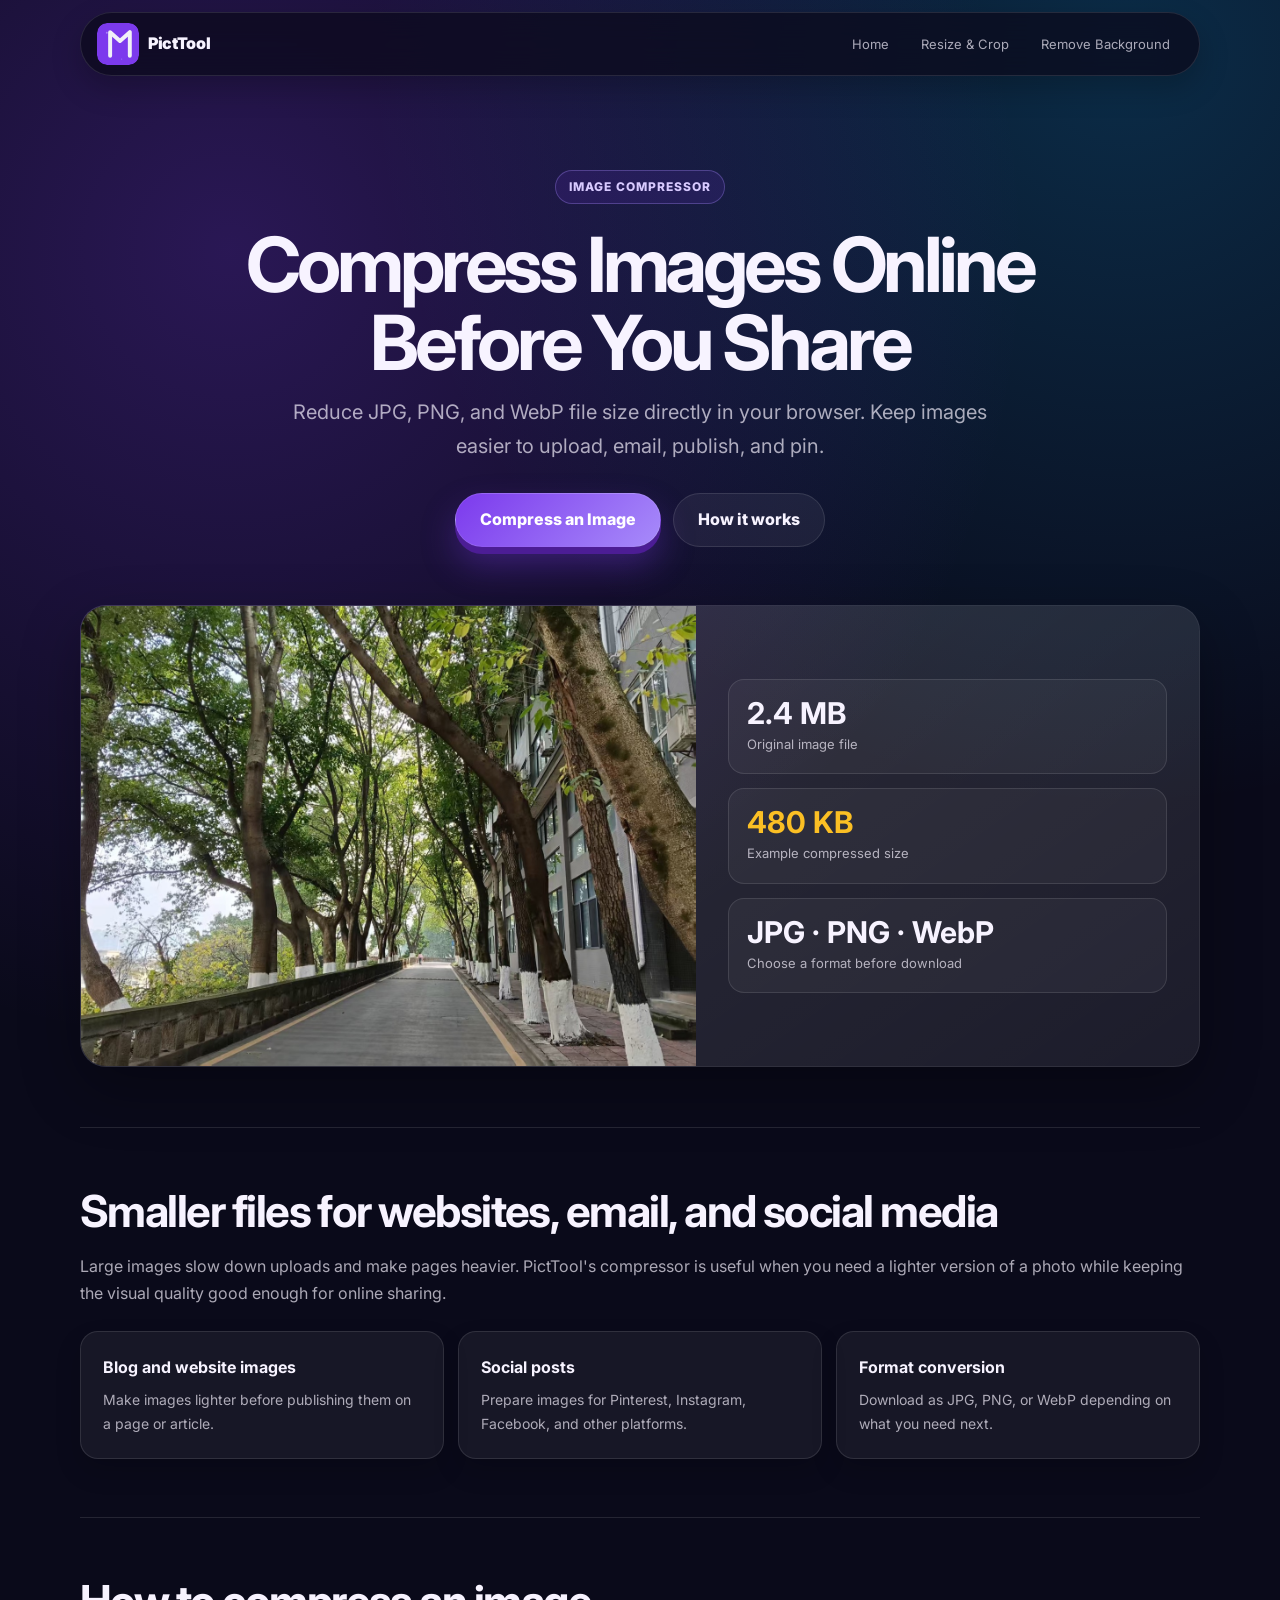
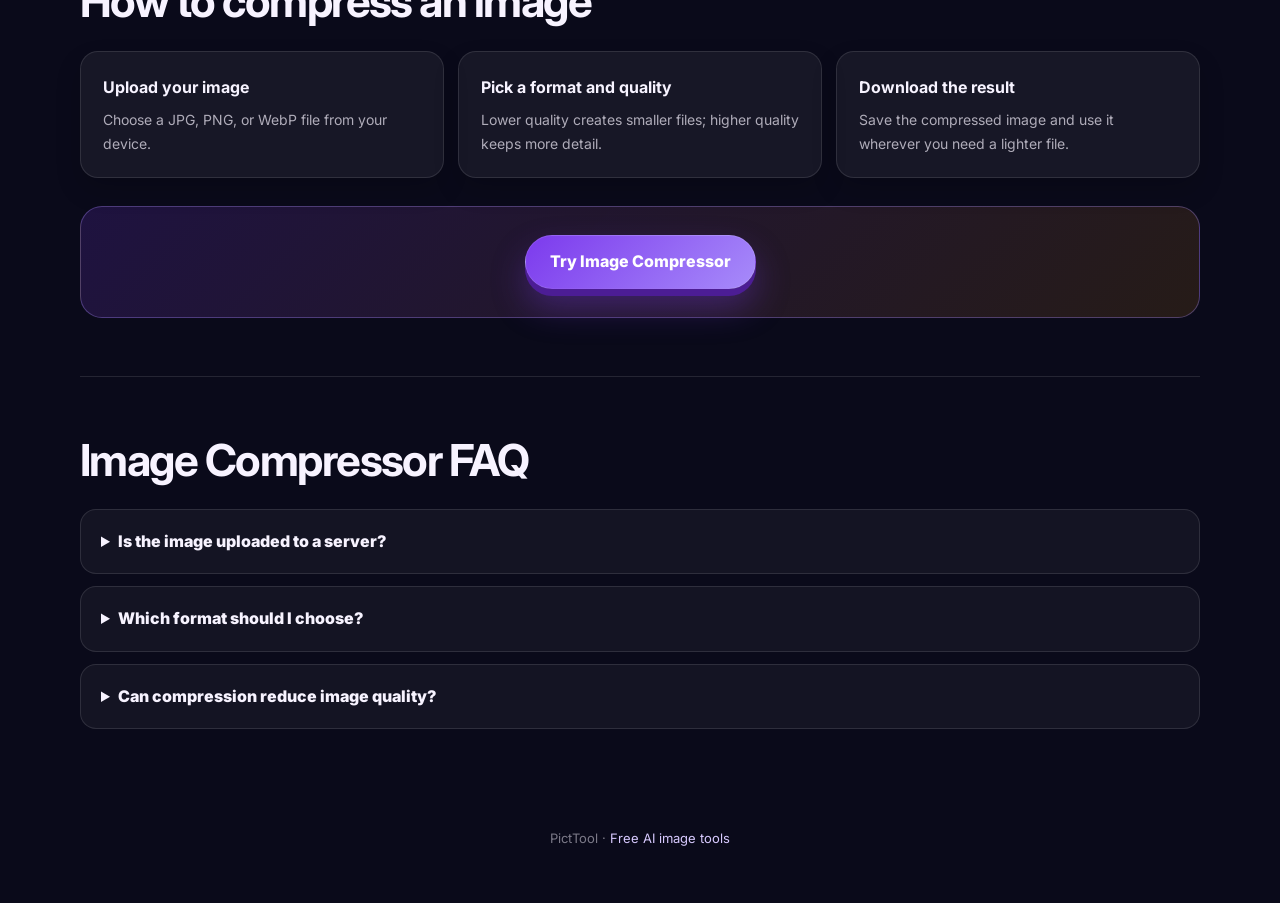
==== image-compressor/index.html @ 91632e6f "Add image compressor SEO page" ====
<!doctype html>
<html lang="en">
<head>
  <script async src="https://www.googletagmanager.com/gtag/js?id=G-9TJQL1RWTP"></script>
  <script>window.dataLayer=window.dataLayer||[];function gtag(){dataLayer.push(arguments)}gtag('js',new Date());gtag('config','G-9TJQL1RWTP');</script>
  <meta charset="utf-8" />
  <meta name="viewport" content="width=device-width,initial-scale=1" />
  <title>Image Compressor Online Free | Compress JPG, PNG, WebP | PictTool</title>
  <meta name="description" content="Compress images online for free with PictTool. Reduce JPG, PNG, and WebP file size or convert image formats directly in your browser." />
  <link rel="canonical" href="https://www.picttool.com/image-compressor/" />
  <meta property="og:type" content="website" />
  <meta property="og:url" content="https://www.picttool.com/image-compressor/" />
  <meta property="og:title" content="Image Compressor Online Free" />
  <meta property="og:description" content="Reduce image file size and convert JPG, PNG, or WebP before you share." />
  <meta property="og:image" content="https://www.picttool.com/assets/homepage-travel-comic-before.jpg" />
  <link rel="icon" type="image/svg+xml" href="../assets/logo.svg" />
  <link rel="preconnect" href="https://fonts.googleapis.com">
  <link rel="preconnect" href="https://fonts.gstatic.com" crossorigin>
  <link href="https://fonts.googleapis.com/css2?family=Inter:wght@400;600;700;800;900&display=swap" rel="stylesheet">
  <style>
:root{--bg:#0a0a1a;--panel:rgba(255,255,255,.055);--text:#f7f3ff;--muted:rgba(247,243,255,.68);--dim:rgba(247,243,255,.48);--accent:#a78bfa;--accent-2:#f59e0b;--line:rgba(255,255,255,.11);--shadow:0 22px 60px rgba(0,0,0,.32)}
*{box-sizing:border-box}html{scroll-behavior:smooth}body{margin:0;background:radial-gradient(circle at 18% 10%,rgba(124,58,237,.28),transparent 32%),radial-gradient(circle at 88% 2%,rgba(14,165,233,.22),transparent 28%),var(--bg);color:var(--text);font:16px/1.7 Inter,-apple-system,BlinkMacSystemFont,"Segoe UI",sans-serif}a{color:inherit}.container{width:min(1120px,calc(100% - 40px));margin:auto}
.nav{position:sticky;top:12px;z-index:10;padding:0 0 20px}.nav-inner{display:flex;align-items:center;justify-content:space-between;gap:18px;margin-top:12px;padding:10px 16px;border:1px solid var(--line);border-radius:999px;background:rgba(12,10,28,.74);backdrop-filter:blur(18px);box-shadow:0 12px 30px rgba(0,0,0,.22)}.brand{display:flex;align-items:center;gap:9px;text-decoration:none;font-weight:900;letter-spacing:-.02em}.brand img{width:42px;height:42px;border-radius:10px}.nav-links{display:flex;align-items:center;gap:6px}.nav-links a{padding:8px 13px;border-radius:999px;color:var(--muted);font-size:13px;text-decoration:none}.nav-links a:hover{background:rgba(255,255,255,.07);color:var(--text)}
.hero{padding:74px 0 38px;text-align:center}.eyebrow{display:inline-flex;gap:8px;align-items:center;padding:6px 13px;border:1px solid rgba(167,139,250,.32);border-radius:999px;background:rgba(124,58,237,.13);color:#d8caff;font-size:12px;font-weight:800;text-transform:uppercase;letter-spacing:.08em}h1{max-width:920px;margin:22px auto 14px;font-size:clamp(40px,7vw,76px);line-height:1.02;letter-spacing:-.055em}.lead{max-width:720px;margin:0 auto 30px;color:var(--muted);font-size:clamp(17px,2vw,20px)}.actions{display:flex;justify-content:center;gap:12px;flex-wrap:wrap}.btn{display:inline-flex;align-items:center;justify-content:center;gap:9px;min-height:48px;padding:12px 24px;border-radius:999px;border:1px solid var(--line);font-weight:800;text-decoration:none}.primary{background:linear-gradient(135deg,#7c3aed,#a78bfa);color:#fff;box-shadow:0 7px 0 #4c1d95,0 18px 34px rgba(124,58,237,.34)}.secondary{background:rgba(255,255,255,.06);color:var(--text)}
.example{padding:20px 0 60px}.compress-demo{display:grid;grid-template-columns:1.1fr .9fr;gap:0;overflow:hidden;border:1px solid var(--line);border-radius:26px;background:var(--panel);box-shadow:var(--shadow)}.preview{min-height:420px;background:#111}.preview img{width:100%;height:100%;display:block;object-fit:cover}.metrics{display:grid;align-content:center;gap:14px;padding:32px;background:linear-gradient(145deg,rgba(255,255,255,.08),rgba(255,255,255,.025))}.metric{padding:18px;border:1px solid var(--line);border-radius:16px;background:rgba(255,255,255,.045)}.metric b{display:block;font-size:30px;line-height:1}.metric span{display:block;margin-top:5px;color:var(--muted);font-size:13px}.metric.after b{color:#fbbf24}
.section{padding:58px 0;border-top:1px solid var(--line)}.section h2{margin:0 0 14px;font-size:clamp(28px,4vw,44px);line-height:1.15;letter-spacing:-.035em}.section p{color:var(--muted)}.grid,.steps{display:grid;grid-template-columns:repeat(3,1fr);gap:14px;margin-top:24px}.card,.step{padding:22px;border:1px solid var(--line);border-radius:18px;background:var(--panel);box-shadow:0 12px 26px rgba(0,0,0,.16)}.card strong,.step strong{display:block;margin-bottom:7px;font-size:16px}.card p,.step p{margin:0;color:var(--muted);font-size:14px}.cta-band{margin:28px 0 0;padding:28px;border:1px solid rgba(167,139,250,.34);border-radius:22px;background:linear-gradient(135deg,rgba(124,58,237,.18),rgba(245,158,11,.12));text-align:center}.faq{display:grid;gap:12px;margin-top:24px}.faq details{padding:18px 20px;border:1px solid var(--line);border-radius:16px;background:rgba(255,255,255,.045)}.faq summary{cursor:pointer;font-weight:850}.faq p{margin:9px 0 0}footer{padding:40px 0 54px;color:var(--dim);font-size:13px;text-align:center}footer a{color:#d8caff;text-decoration:none}
@media(max-width:760px){.container{width:min(100% - 28px,1120px)}.nav-inner{border-radius:18px}.nav-links{display:none}.hero{padding-top:46px}.compress-demo,.grid,.steps{grid-template-columns:1fr}.preview{min-height:300px}.section{padding:42px 0}.card,.step{padding:19px}}
  </style>
</head>
<body>
<nav class="nav"><div class="container nav-inner"><a class="brand" href="../"><img src="../assets/logo.svg" alt="PictTool" />PictTool</a><div class="nav-links"><a href="../">Home</a><a href="../resize-crop-image/">Resize &amp; Crop</a><a href="../remove-background/">Remove Background</a></div></div></nav>
<main>
  <section class="hero container">
    <div class="eyebrow">Image compressor</div>
    <h1>Compress Images Online Before You Share</h1>
    <p class="lead">Reduce JPG, PNG, and WebP file size directly in your browser. Keep images easier to upload, email, publish, and pin.</p>
    <div class="actions"><a class="btn primary" href="../?tool=compress-convert#upload">Compress an Image</a><a class="btn secondary" href="#how">How it works</a></div>
  </section>
  <section class="example container" aria-label="Image compression example">
    <div class="compress-demo">
      <div class="preview"><img src="../assets/homepage-travel-comic-before.jpg" alt="Travel photo ready for online image compression" /></div>
      <div class="metrics">
        <div class="metric"><b>2.4 MB</b><span>Original image file</span></div>
        <div class="metric after"><b>480 KB</b><span>Example compressed size</span></div>
        <div class="metric"><b>JPG · PNG · WebP</b><span>Choose a format before download</span></div>
      </div>
    </div>
  </section>
  <section class="section container">
    <h2>Smaller files for websites, email, and social media</h2>
    <p>Large images slow down uploads and make pages heavier. PictTool's compressor is useful when you need a lighter version of a photo while keeping the visual quality good enough for online sharing.</p>
    <div class="grid">
      <div class="card"><strong>Blog and website images</strong><p>Make images lighter before publishing them on a page or article.</p></div>
      <div class="card"><strong>Social posts</strong><p>Prepare images for Pinterest, Instagram, Facebook, and other platforms.</p></div>
      <div class="card"><strong>Format conversion</strong><p>Download as JPG, PNG, or WebP depending on what you need next.</p></div>
    </div>
  </section>
  <section class="section container" id="how">
    <h2>How to compress an image</h2>
    <div class="steps">
      <div class="step"><strong>Upload your image</strong><p>Choose a JPG, PNG, or WebP file from your device.</p></div>
      <div class="step"><strong>Pick a format and quality</strong><p>Lower quality creates smaller files; higher quality keeps more detail.</p></div>
      <div class="step"><strong>Download the result</strong><p>Save the compressed image and use it wherever you need a lighter file.</p></div>
    </div>
    <div class="cta-band"><a class="btn primary" href="../?tool=compress-convert#upload">Try Image Compressor</a></div>
  </section>
  <section class="section container">
    <h2>Image Compressor FAQ</h2>
    <div class="faq">
      <details><summary>Is the image uploaded to a server?</summary><p>The quick compressor runs in your browser, so the image is processed locally on your device.</p></details>
      <details><summary>Which format should I choose?</summary><p>JPG is good for photos, PNG is useful when transparency matters, and WebP often gives smaller files for the web.</p></details>
      <details><summary>Can compression reduce image quality?</summary><p>Yes. Lower file sizes can remove detail, so choose the highest quality that still gives you a useful file size.</p></details>
    </div>
  </section>
</main>
<footer class="container">PictTool · <a href="../">Free AI image tools</a></footer>
</body>
</html>
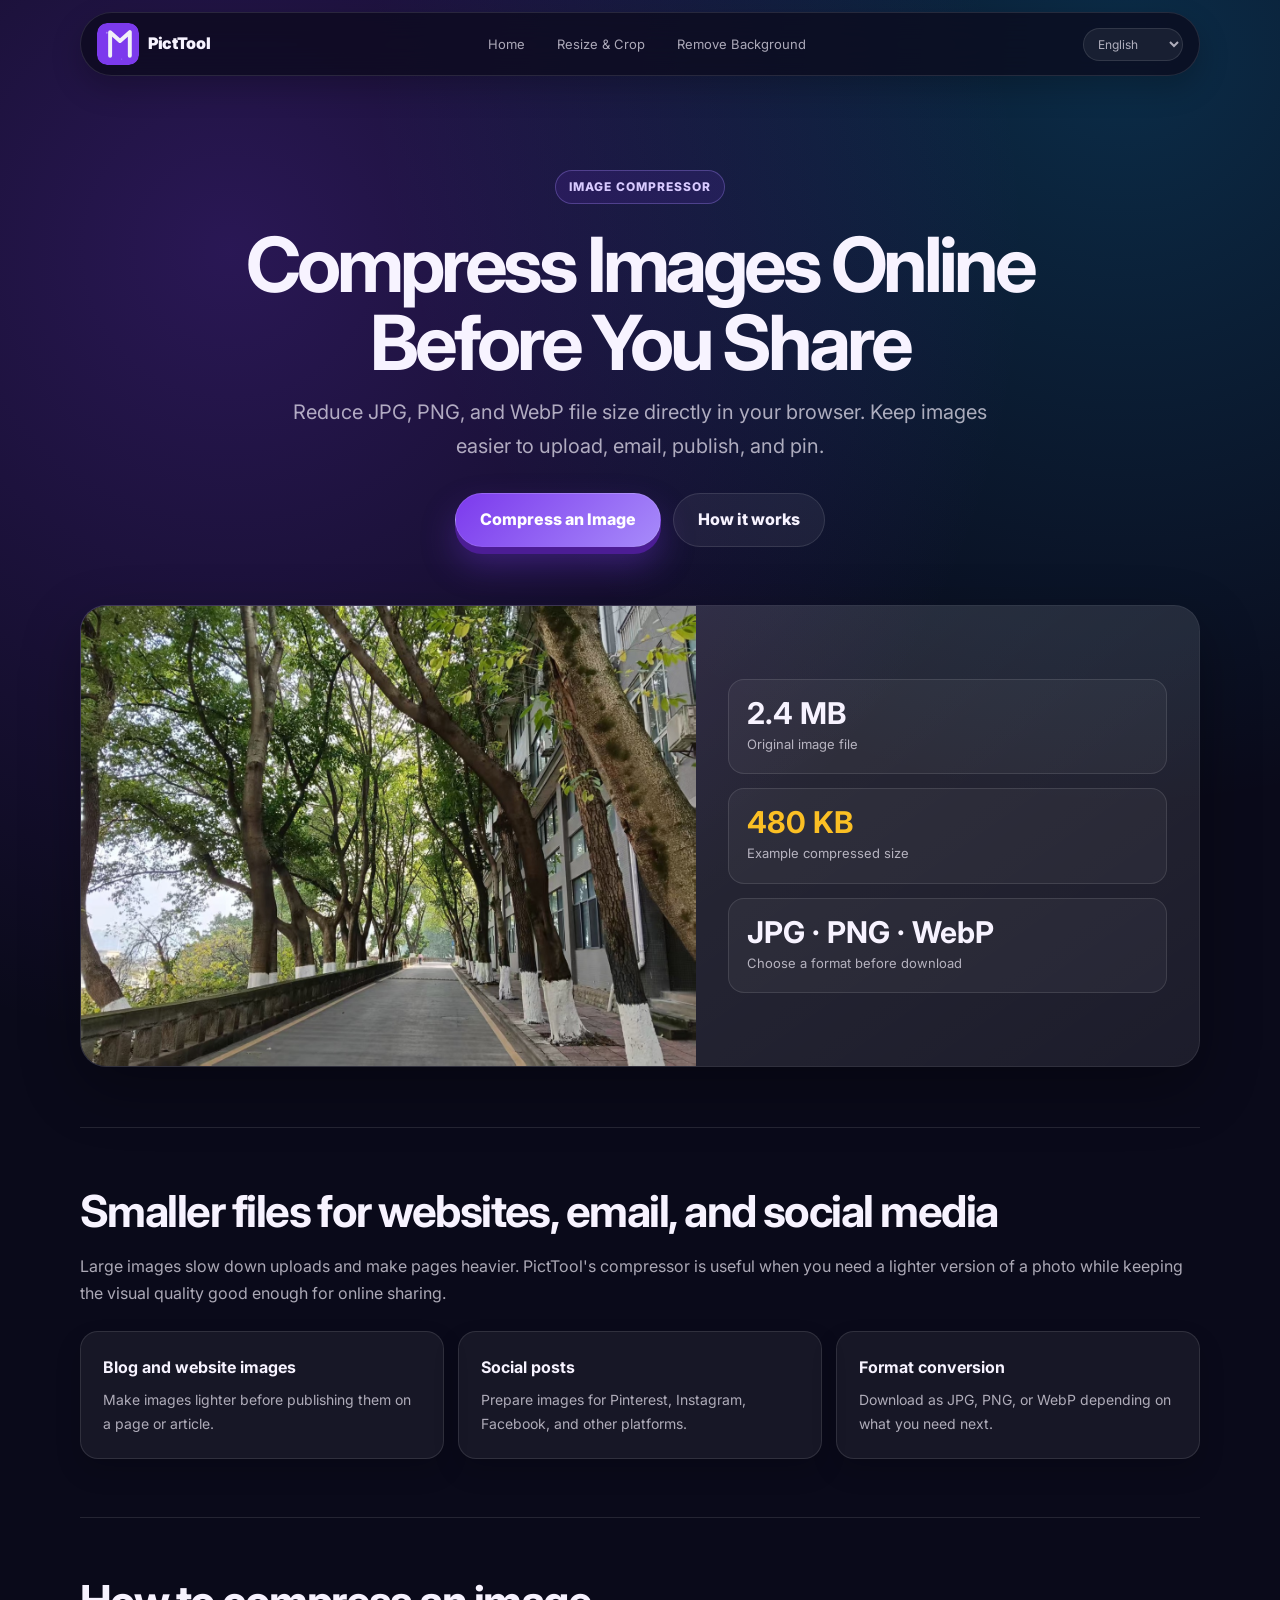
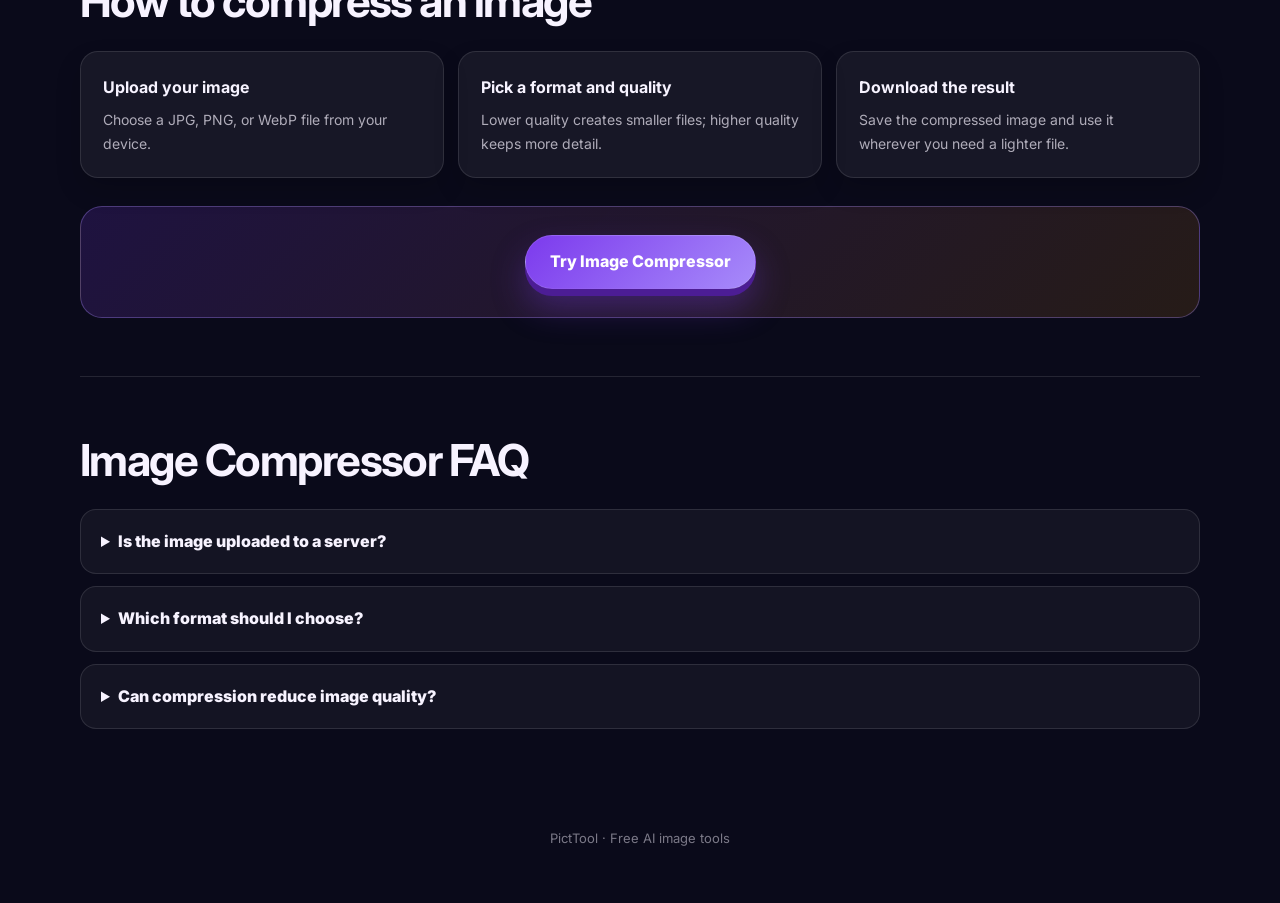
==== commit a5bb58af: "Localize image compressor page" ====
--- a/image-compressor/index.html
+++ b/image-compressor/index.html
@@ -72,6 +72,7 @@
       <details><summary>Can compression reduce image quality?</summary><p>Yes. Lower file sizes can remove detail, so choose the highest quality that still gives you a useful file size.</p></details>
     </div>
   </section>
+  <script src="../assets/subpage-l10n.js" defer></script>
 </main>
 <footer class="container">PictTool · <a href="../">Free AI image tools</a></footer>
 </body>
